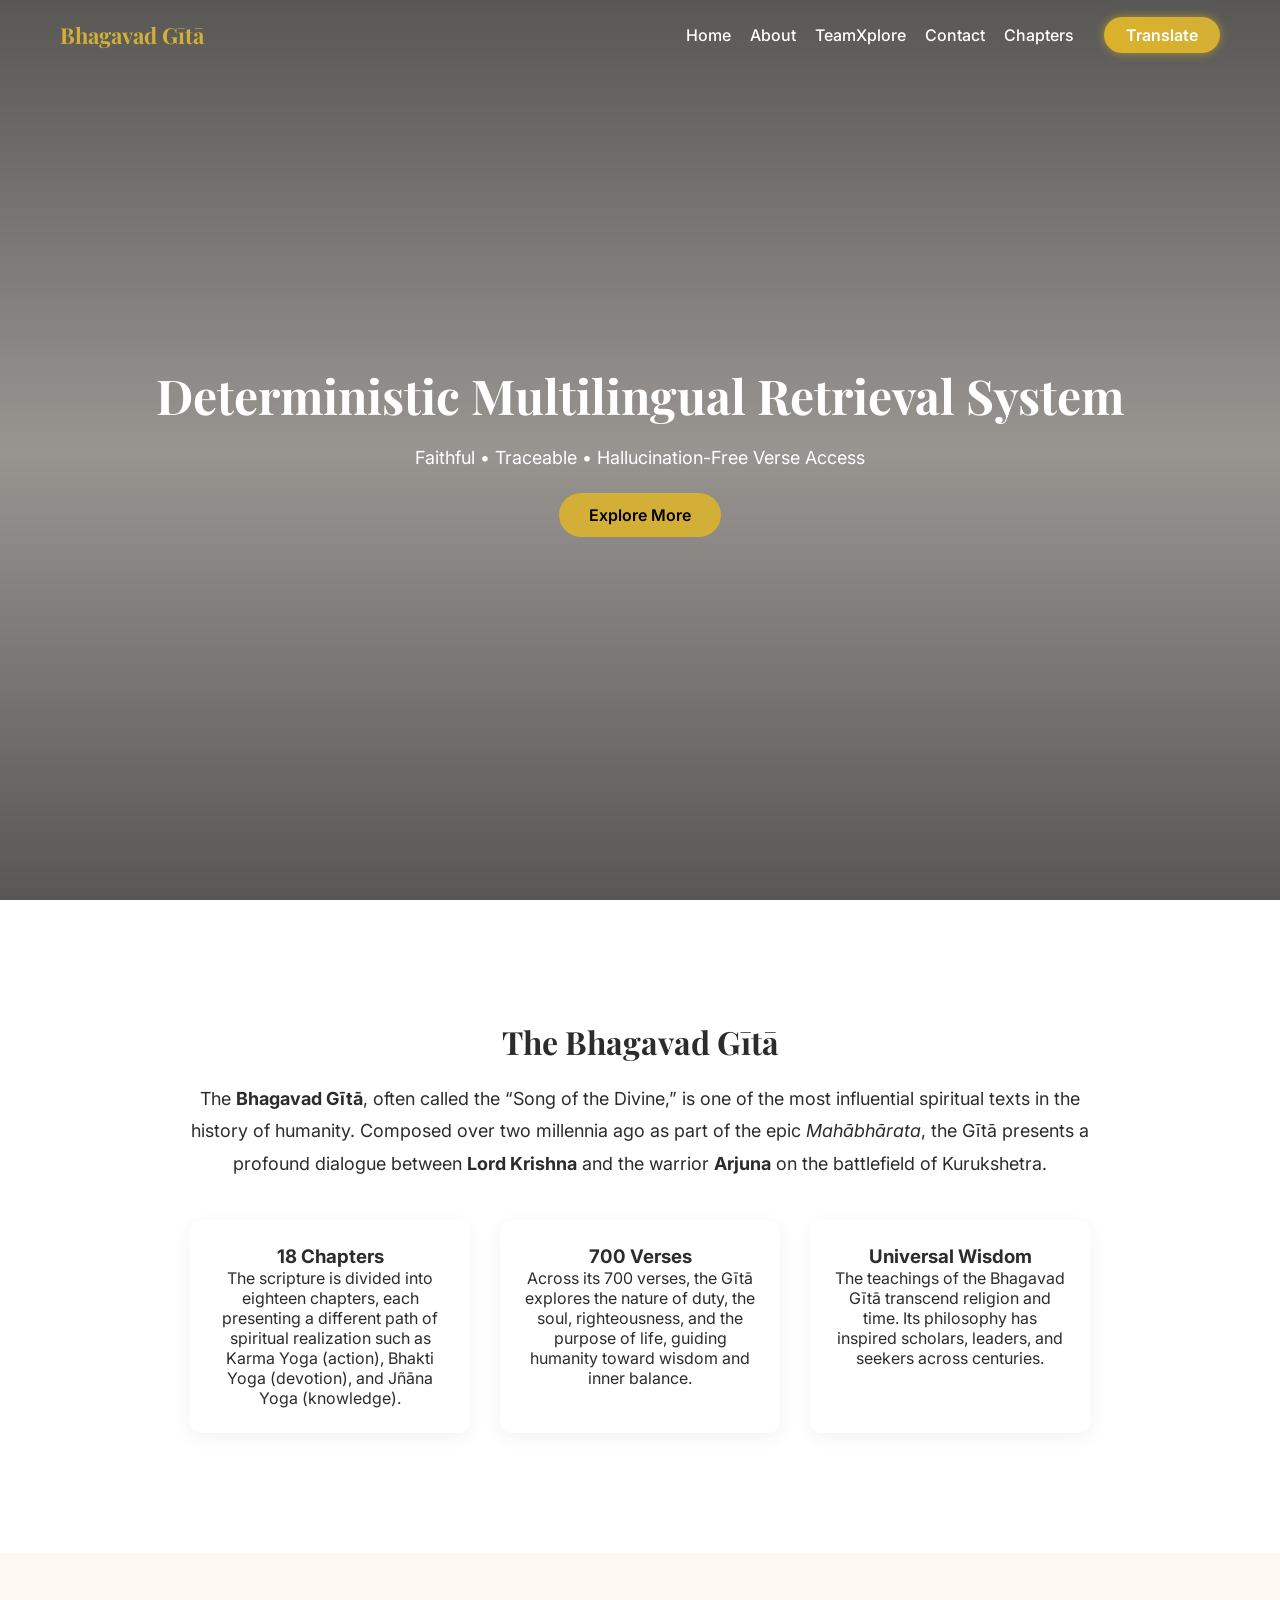
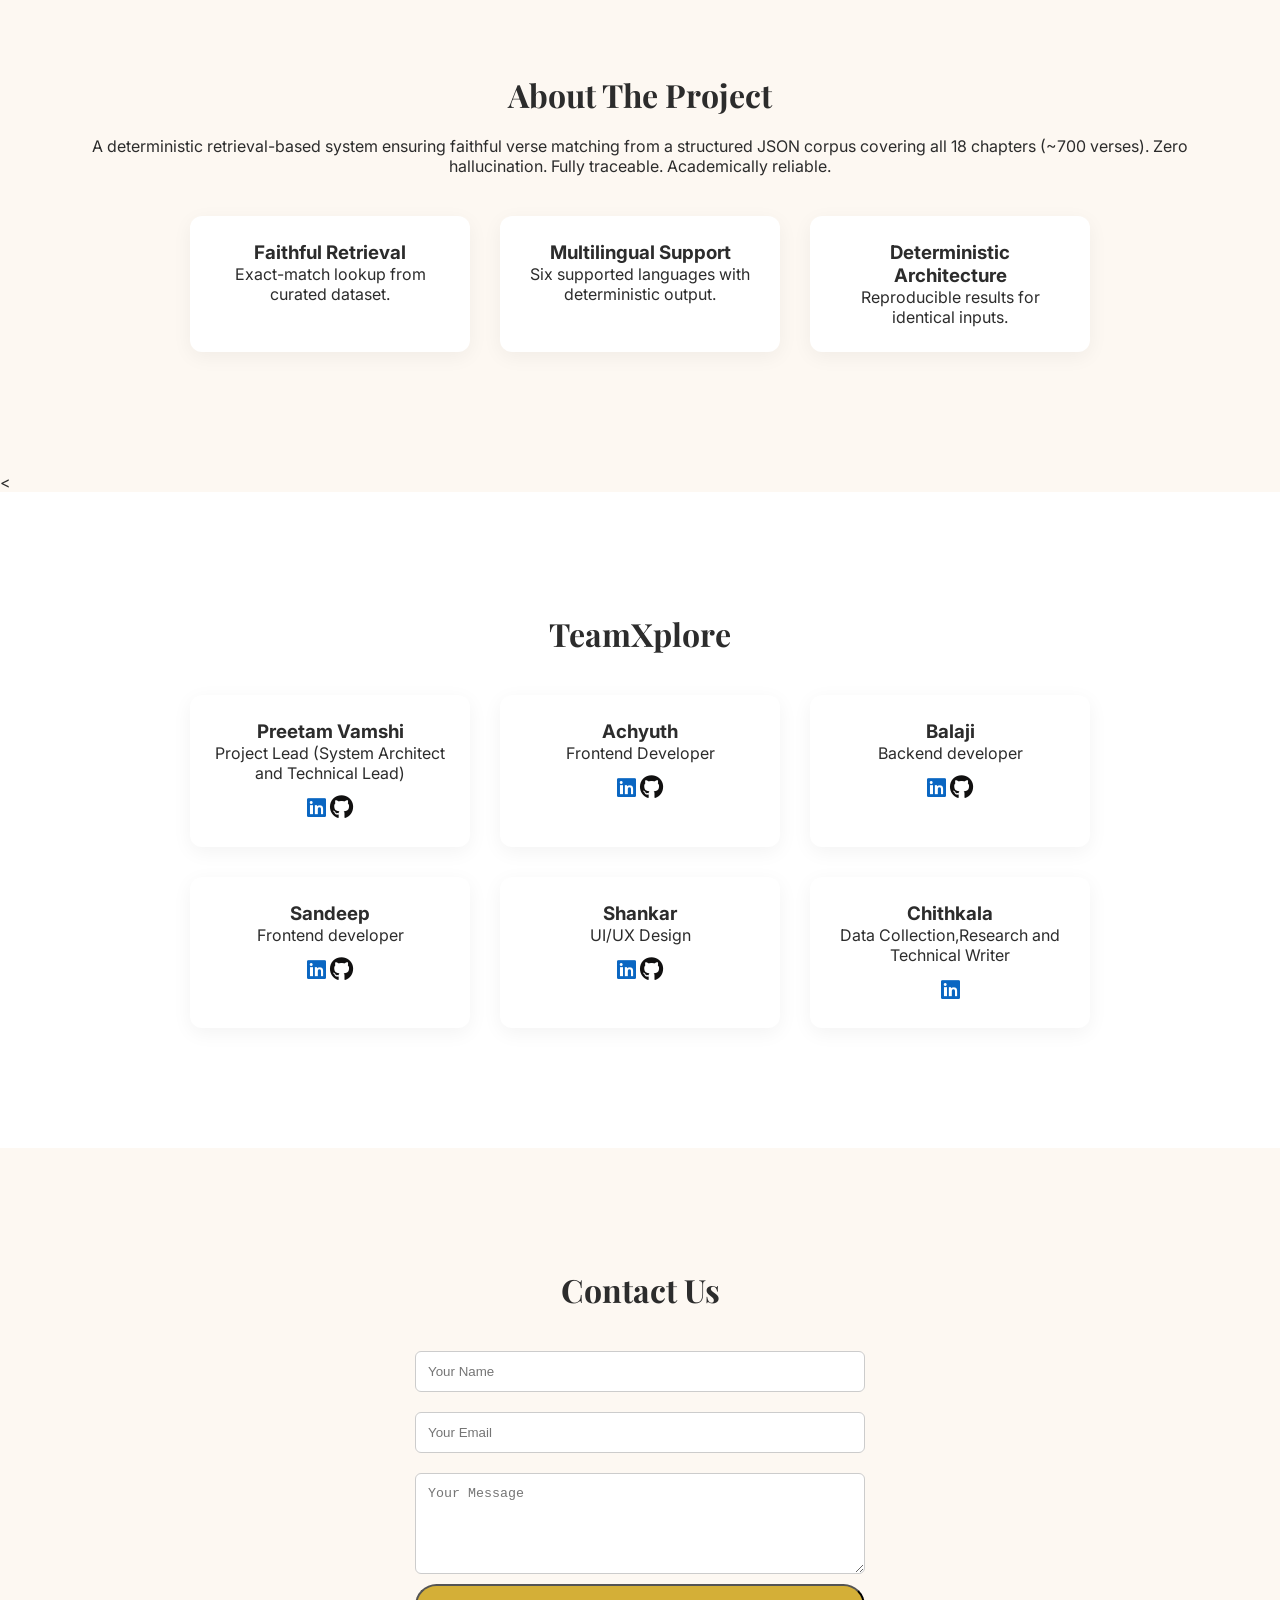
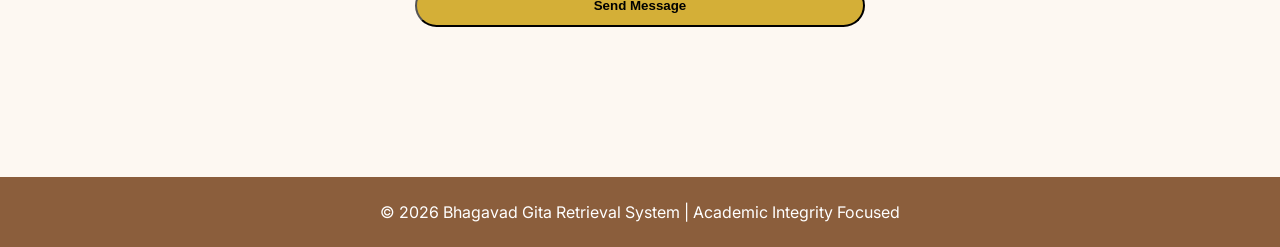
==== frontend/Dashboard/index.html @ 746ab962 "Initial commit: Bhagavad Gita translation project with frontend and backend" ====
<!DOCTYPE html>
<html lang="en">
<head>
  <meta charset="UTF-8">
  <title>Bhagavad Gita Retrieval System</title>
  <meta name="viewport" content="width=device-width, initial-scale=1.0">

  <!-- Fonts -->
  <link href="https://fonts.googleapis.com/css2?family=Playfair+Display:wght@600;700&family=Inter:wght@300;400;500;600&display=swap" rel="stylesheet">
  <link rel="stylesheet" href="https://cdnjs.cloudflare.com/ajax/libs/font-awesome/6.5.0/css/all.min.css">
  <link rel="stylesheet" href="style.css">
  <link rel="stylesheet" href="../shared/transitions.css">
  <link rel="stylesheet" href="../shared/mobile-responsive.css">
</head>

<body>

<!-- Page Loader -->
<div class="page-loader">
  <div class="loader-chakra"></div>
  <div class="loader-text">Loading...</div>
</div>

<!-- ================= NAVBAR ================= -->
<header class="navbar">
  <div class="container nav-content">

    <div class="logo">Bhagavad Gītā</div>

    <div class="right-section">

      <nav>
        <a href="#home">Home</a>
        <a href="#about">About</a>
        <a href="#team">TeamXplore</a>
        <a href="#contact">Contact</a>
        <a href="../Chapters/chapters.html">Chapters</a>
      </nav>
      
      <a href="../BV/translation.html" target="_self" class="glow-btn">Translate</a>

    </div>
  </div>
</header>


<!-- ================= HERO ================= -->
<section id="home" class="hero">

  <video autoplay muted loop playsinline preload="metadata" class="hero-video">
    <source src="hero.mp4" type="video/mp4">
  </video>

  <div class="hero-overlay">
    <h1>Deterministic Multilingual Retrieval System</h1>
    <p>Faithful • Traceable • Hallucination-Free Verse Access</p>
    <a href="../BV/translation.html" target="_blank" class="btn">Explore More</a>
  </div>

</section>

<!-- ================= GITA INFO ================= -->
<section class="section alt">
  <div class="container">

    <h2>The Bhagavad Gītā</h2>

    <p style="max-width:900px;margin:auto;text-align:center;font-size:18px;line-height:1.8;">
      The <strong>Bhagavad Gītā</strong>, often called the “Song of the Divine,” is one of the most influential spiritual texts in the history of humanity.  
      Composed over two millennia ago as part of the epic <em>Mahābhārata</em>, the Gītā presents a profound dialogue between 
      <strong>Lord Krishna</strong> and the warrior <strong>Arjuna</strong> on the battlefield of Kurukshetra.
    </p>

    <div class="features" style="margin-top:40px;">

      <div class="card">
        <h3>18 Chapters</h3>
        <p>
          The scripture is divided into eighteen chapters, each presenting a different path of spiritual realization such as 
          Karma Yoga (action), Bhakti Yoga (devotion), and Jñāna Yoga (knowledge).
        </p>
      </div>

      <div class="card">
        <h3>700 Verses</h3>
        <p>
          Across its 700 verses, the Gītā explores the nature of duty, the soul, righteousness, and the purpose of life,
          guiding humanity toward wisdom and inner balance.
        </p>
      </div>

      <div class="card">
        <h3>Universal Wisdom</h3>
        <p>
          The teachings of the Bhagavad Gītā transcend religion and time. 
          Its philosophy has inspired scholars, leaders, and seekers across centuries.
        </p>
      </div>

    </div>

  </div>
</section>

<!-- ================= ABOUT ================= -->
<section id="about" class="section">
  <div class="container">
    <h2>About The Project</h2>
    <p>
      A deterministic retrieval-based system ensuring faithful verse matching
      from a structured JSON corpus covering all 18 chapters (~700 verses).
      Zero hallucination. Fully traceable. Academically reliable.
    </p>

    <div class="features">
      <div class="card">
        <h3>Faithful Retrieval</h3>
        <p>Exact-match lookup from curated dataset.</p>
      </div>

      <div class="card">
        <h3>Multilingual Support</h3>
        <p>Six supported languages with deterministic output.</p>
      </div>

      <div class="card">
        <h3>Deterministic Architecture</h3>
        <p>Reproducible results for identical inputs.</p>
      </div>
    </div>
  </div>
</section>


<<!-- ================= TEAM ================= -->
<section id="team" class="section alt">
  <div class="container">
    <h2>TeamXplore</h2>

    <div class="team-grid">
      <div class="team-card">
        <h3>Preetam Vamshi</h3>
        <p>Project Lead (System Architect and Technical Lead)</p>

        <a href="https://www.linkedin.com/in/gollapalli-preetam-vamsi"
          target="_blank"
          rel="noopener noreferrer"
          class="linkedin-icon">
          <i class="fab fa-linkedin"></i>
         </a>
        <a href="https://github.com/Preetam-Vamsi-2006" target="_blank" class="github-icon">
         <i class="fab fa-github"></i>
         </a>
      </div>

      <div class="team-card">
        <h3>Achyuth</h3>
        <p>Frontend Developer</p>
           <a href="https://www.linkedin.com/in/achyuthparisha"
          target="_blank"
          rel="noopener noreferrer"

          class="linkedin-icon">
          <i class="fab fa-linkedin"></i>
         </a>
        <a href="https://github.com/Achyuth69" target="_blank" class="github-icon">
         <i class="fab fa-github"></i>
         </a>
      </div>

      <div class="team-card">
        <h3>Balaji</h3>
        <p>Backend developer</p>

          <a href="https://www.linkedin.com/in/rupaji-balaji-597aa5293/"
          target="_blank"
          rel="noopener noreferrer"

          class="linkedin-icon">
          <i class="fab fa-linkedin"></i>
         </a>
        <a href="https://github.com/RupajiBalaji" target="_blank" class="github-icon">
         <i class="fab fa-github"></i>
         </a>
      </div>
       <div class="team-card">
        <h3>Sandeep</h3>
        <p>Frontend developer</p>
           <a href="https://www.linkedin.com/in/pshalemsandeep/"
          target="_blank"
          rel="noopener noreferrer"

          class="linkedin-icon">
          <i class="fab fa-linkedin"></i>
         </a>
        <a href="https://github.com/P-Shalem-Sandeep-Babu" target="_blank" class="github-icon">
         <i class="fab fa-github"></i>
         </a>
      </div>

      <div class="team-card">
        <h3>Shankar</h3>
        <p>UI/UX Design</p>
           <a href="https://www.linkedin.com/in/ashankarsrivathsa/"
          target="_blank"
          rel="noopener noreferrer"

          class="linkedin-icon">
          <i class="fab fa-linkedin"></i>
         </a>
         <a href="https://github.com/ShankarSrivathsa" target="_blank" class="github-icon">
         <i class="fab fa-github"></i>
         </a>
      </div>
      <div class="team-card">
        <h3>Chithkala</h3>
        <p>Data Collection,Research and Technical Writer</p>
          <a href="https://www.linkedin.com/in/chithkala"
          target="_blank"
          rel="noopener noreferrer"

          class="linkedin-icon">
          <i class="fab fa-linkedin"></i>
         </a>
      </div>
    </div>
  </div>
</section>



<!-- ================= CONTACT ================= -->
<section id="contact" class="section">
  <div class="container">
    <h2>Contact Us</h2>

    <form class="contact-form"
      action="https://formsubmit.co/47bb59741f2c40a82a81f65376469da8"
      method="POST">

      <input type="text" name="name" placeholder="Your Name" required>

      <input type="email" name="email" placeholder="Your Email" required>

      <textarea name="message" rows="5" placeholder="Your Message" required></textarea>

      <button type="submit" class="btn">Send Message</button>

    </form>

  </div>
</section>





<footer class="footer">
  <p>© 2026 Bhagavad Gita Retrieval System | Academic Integrity Focused</p>
</footer>


<script>
// Optimized scroll handler with RAF
let scrollRAF;
window.addEventListener("scroll", function() {
  if (!scrollRAF) {
    scrollRAF = requestAnimationFrame(() => {
      const nav = document.querySelector(".navbar");
      if (window.scrollY > 50) {
        nav.classList.add("scrolled");
      } else {
        nav.classList.remove("scrolled");
      }
      scrollRAF = null;
    });
  }
}, { passive: true });
</script>

<script src="../shared/transitions.js"></script>
<script src="../shared/mobile-menu.js"></script>

</body>
</html>
---- frontend/Dashboard/style.css ----
/* ===== RESET ===== */
a {
  text-decoration: none;
}
* {
  margin: 0;
  padding: 0;
  box-sizing: border-box;
}

html {
  scroll-behavior: smooth;
}

body {
  font-family: 'Inter', sans-serif;
  background: #FDF8F2;
  color: #2C2C2C;
}

/* ===== CONTAINER ===== */
.container {
  max-width: 1200px;
  margin: auto;
  padding: 0 20px;
}

/* ===== NAVBAR ===== */
.navbar {
  position: fixed;
  width: 100%;
  top: 0;
  z-index: 1000;
  background: transparent;
  transition: 0.3s ease;
}

.navbar.scrolled {
  background: white;
  box-shadow: 0 2px 12px rgba(0,0,0,0.08);
}

.nav-content {
  display: flex;
  justify-content: space-between;
  align-items: center;
  height: 70px;
}

.logo {
  font-family: 'Playfair Display', serif;
  font-size: 22px;
  color: #D4AF37;
  font-weight: 700;
}

.right-section {
  display: flex;
  align-items: center;
  gap: 15px;
}

.navbar nav a {
  text-decoration: none;
  color: white;
  font-weight: 500;
  margin-right: 15px;
  transition: 0.3s;
}

.navbar.scrolled nav a {
  color: #8B5E3C;
}

.navbar nav a:hover {
  color: #D4AF37;
}

/* ===== PREMIUM BUTTONS ===== */

/* Wireshark Style Outline Button */
.outline-btn {
  padding: 8px 20px;
  border-radius: 30px;
  background: transparent;
  color: #D4AF37;
  font-weight: 500;
  cursor: pointer;
  border: 2px solid #e8bb28;
  transition: 0.3s ease;
}

.outline-btn:hover {
  background: #D4AF37;
  color: black;
  box-shadow: 0 0 15px #daaf22;
}

/* Gradient Glow Button */
.glow-btn {
  padding: 8px 22px;
  border-radius: 30px;
  border: none;
  background: linear-gradient(45deg, #dcb228, #D4AF37);
  color: white;
  font-weight: 600;
  cursor: pointer;
  transition: 0.3s ease;
  box-shadow: 0 0 10px rgba(214, 185, 35, 0.6);
}

.glow-btn:hover {
  transform: translateY(-2px);
  box-shadow: 0 0 20px rgba(237, 224, 40, 0.9);
}

/* ===== HERO ===== */
.hero {
  position: relative;
  width: 100%;
  height: 100vh;
  overflow: hidden;
}

.hero-video {
  position: fixed;
  top: 0;
  left: 0;
  width: 100vw;
  height: 100vh;
  object-fit: cover;
  z-index: -1;
}

.hero-overlay {
  position: relative;
  z-index: 2;
  height: 100vh;
  display: flex;
  flex-direction: column;
  justify-content: center;
  align-items: center;
  text-align: center;
  background: linear-gradient(
    to bottom,
    rgba(0,0,0,0.65),
    rgba(0,0,0,0.4),
    rgba(0,0,0,0.65)
  );
  color: white;
  padding: 20px;
}

.hero-overlay h1 {
  font-family: 'Playfair Display', serif;
  font-size: 48px;
  margin-bottom: 20px;
}

.hero-overlay p {
  font-size: 18px;
  margin-bottom: 25px;
}

.btn {
  display: inline-block;
  padding: 12px 30px;
  background: #D4AF37;
  color: black;
  border-radius: 30px;
  text-decoration: none;
  font-weight: 600;
  transition: 0.3s;
}

.btn:hover {
  background: #b9972e;
}

/* ===== SECTIONS ===== */
.section {
  padding: 120px 0;
  background: #FDF8F2;
  text-align: center;
}

.section h2 {
  font-family: 'Playfair Display', serif;
  margin-bottom: 20px;
  font-size: 32px;
}

.alt {
  background: white;
}

/* ===== CARDS ===== */
.features,
.team-grid {
  margin-top: 40px;
  display: flex;
  justify-content: center;
  gap: 30px;
  flex-wrap: wrap;
}

.card,
.team-card {
  background: white;
  padding: 25px;
  width: 280px;
  border-radius: 12px;
  box-shadow: 0 5px 20px rgba(0,0,0,0.05);
  transition: 0.3s;
}

.card:hover,
.team-card:hover {
  transform: translateY(-6px);
}

/* ===== CONTACT ===== */
.contact-form {
  max-width: 450px;
  margin: 30px auto;
  display: flex;
  flex-direction: column;
}

.contact-form input,
.contact-form textarea {
  margin: 10px 0;
  padding: 12px;
  border-radius: 6px;
  border: 1px solid #ccc;
}

.footer {
  text-align: center;
  padding: 25px;
  background: #8B5E3C;
  color: white;
}

/* ===== CARDS ===== */
.features,
.team-grid {
  margin-top: 40px;
  display: flex;
  justify-content: center;
  gap: 30px;
  flex-wrap: wrap;
}

.card,
.team-card {
  background: white;
  padding: 25px;
  width: 280px;
  border-radius: 12px;
  box-shadow: 0 5px 20px rgba(0,0,0,0.05);
  transition: 0.3s;
}

.card:hover,
.team-card:hover {
  transform: translateY(-6px);
}

/* ===== CONTACT ===== */
.contact-form {
  max-width: 450px;
  margin: 30px auto;
  display: flex;
  flex-direction: column;
}

.contact-form input,
.contact-form textarea {
  margin: 10px 0;
  padding: 12px;
  border-radius: 6px;
  border: 1px solid #ccc;
}

.footer {
  text-align: center;
  padding: 25px;
  background: #8B5E3C;
  color: white;
}

.linkedin-icon {
  display: inline-block;
  margin-top: 12px;
  font-size: 22px;
  color: #0A66C2;
  transition: 0.3s ease;
  z-index: 10;
  pointer-events: auto;
  position: relative;
}

.linkedin-icon:hover {
  transform: scale(1.2);
  color: #004182;
}

.github-icon {
    display: inline-block;
    margin-top: 10px;
    font-size: 24px;
    color: #111010;
    transition: 0.3s ease;
}

.github-icon:hover {
    color: #D4AF37;
    transform: scale(1.2);
}
.contact-social {
    margin-top: 20px;
    display: flex;
    justify-content: center;
    gap: 35px;
}

.contact-social a {
    font-size: 28px;
    color: #8B5E3C;
    transition: 0.3s ease;
}

.contact-social a:hover {
    color: #D4AF37;
    transform: scale(1.2);
}
---- frontend/shared/transitions.css ----
/* ================= SMOOTH PAGE TRANSITIONS ================= */

/* Page Loader Overlay */
.page-loader {
    position: fixed;
    inset: 0;
    background: linear-gradient(135deg, #050510 0%, #1a1a2e 50%, #050510 100%);
    display: flex;
    flex-direction: column;
    justify-content: center;
    align-items: center;
    z-index: 9999;
    opacity: 1;
    transition: opacity 0.5s ease-out;
    pointer-events: none;
}

.page-loader.hidden {
    opacity: 0;
}

/* Spinning Chakra Loader */
.loader-chakra {
    width: 80px;
    height: 80px;
    border: 4px solid rgba(212, 175, 55, 0.2);
    border-top: 4px solid #d4af37;
    border-radius: 50%;
    animation: spin 1s linear infinite;
    box-shadow: 0 0 30px rgba(212, 175, 55, 0.4);
}

@keyframes spin {
    0% { transform: rotate(0deg); }
    100% { transform: rotate(360deg); }
}

/* Loading Text */
.loader-text {
    margin-top: 20px;
    font-family: 'Cinzel', serif;
    font-size: 1.2rem;
    color: #d4af37;
    letter-spacing: 3px;
    animation: pulse 1.5s ease-in-out infinite;
}

@keyframes pulse {
    0%, 100% { opacity: 0.6; }
    50% { opacity: 1; }
}

/* Page Fade In Animation */
body {
    animation: pageIn 0.6s ease-out;
}

@keyframes pageIn {
    from {
        opacity: 0;
        transform: translateY(20px);
    }
    to {
        opacity: 1;
        transform: translateY(0);
    }
}

/* Page Fade Out Animation */
body.page-exit {
    animation: pageOut 0.4s ease-in forwards;
}

@keyframes pageOut {
    from {
        opacity: 1;
        transform: translateY(0);
    }
    to {
        opacity: 0;
        transform: translateY(-20px);
    }
}

/* Smooth Link Transitions */
a {
    transition: all 0.3s cubic-bezier(0.4, 0, 0.2, 1);
}

/* Button Click Effect */
button, .btn, .glow-btn {
    position: relative;
    overflow: hidden;
}

button::before, .btn::before, .glow-btn::before {
    content: '';
    position: absolute;
    top: 50%;
    left: 50%;
    width: 0;
    height: 0;
    border-radius: 50%;
    background: rgba(255, 255, 255, 0.3);
    transform: translate(-50%, -50%);
    transition: width 0.6s, height 0.6s;
}

button:active::before, .btn:active::before, .glow-btn:active::before {
    width: 300px;
    height: 300px;
}

/* Smooth Scroll Behavior */
html {
    scroll-behavior: smooth;
}

/* Content Fade In on Scroll */
.fade-in-section {
    opacity: 0;
    transform: translateY(30px);
    transition: opacity 0.8s ease-out, transform 0.8s ease-out;
}

.fade-in-section.visible {
    opacity: 1;
    transform: translateY(0);
}

/* Loading Bar */
.loading-bar {
    position: fixed;
    top: 0;
    left: 0;
    width: 0;
    height: 3px;
    background: linear-gradient(90deg, #d4af37, #f4d03f);
    z-index: 10000;
    transition: width 0.3s ease;
    box-shadow: 0 0 10px rgba(212, 175, 55, 0.8);
}

.loading-bar.active {
    animation: loadingProgress 2s ease-in-out;
}

@keyframes loadingProgress {
    0% { width: 0%; }
    50% { width: 70%; }
    100% { width: 100%; }
}
---- frontend/shared/mobile-responsive.css ----
/* ================= MOBILE RESPONSIVE STYLES ================= */

/* Hamburger Menu */
.hamburger {
    display: none;
    flex-direction: column;
    gap: 5px;
    cursor: pointer;
    padding: 8px;
    z-index: 1001;
    transition: all 0.3s ease;
}

.hamburger span {
    width: 25px;
    height: 3px;
    background: white;
    border-radius: 3px;
    transition: all 0.3s ease;
}

.navbar.scrolled .hamburger span {
    background: #8B5E3C;
}

.hamburger.active span:nth-child(1) {
    transform: rotate(45deg) translate(8px, 8px);
}

.hamburger.active span:nth-child(2) {
    opacity: 0;
}

.hamburger.active span:nth-child(3) {
    transform: rotate(-45deg) translate(7px, -7px);
}

/* Mobile Navigation */
@media (max-width: 768px) {
    .hamburger {
        display: flex;
    }

    .right-section {
        position: fixed;
        top: 70px;
        right: -100%;
        width: 280px;
        height: calc(100vh - 70px);
        background: rgba(255, 255, 255, 0.98);
        backdrop-filter: blur(10px);
        flex-direction: column;
        align-items: flex-start;
        padding: 30px 20px;
        gap: 0;
        transition: right 0.4s cubic-bezier(0.4, 0, 0.2, 1);
        box-shadow: -5px 0 20px rgba(0, 0, 0, 0.1);
        z-index: 999;
    }

    .right-section.active {
        right: 0;
    }

    .navbar nav {
        display: flex;
        flex-direction: column;
        width: 100%;
        gap: 0;
    }

    .navbar nav a {
        color: #8B5E3C !important;
        padding: 15px 20px;
        width: 100%;
        border-bottom: 1px solid rgba(139, 94, 60, 0.1);
        margin: 0 !important;
        font-size: 16px;
        transition: all 0.3s ease;
    }

    .navbar nav a:hover {
        background: rgba(212, 175, 55, 0.1);
        padding-left: 30px;
    }

    .glow-btn {
        margin-top: 20px;
        width: calc(100% - 40px);
        text-align: center;
    }

    /* Mobile Overlay */
    .mobile-overlay {
        display: none;
        position: fixed;
        inset: 0;
        background: rgba(0, 0, 0, 0.5);
        z-index: 998;
        opacity: 0;
        transition: opacity 0.3s ease;
    }

    .mobile-overlay.active {
        display: block;
        opacity: 1;
    }
}

/* Tablet Responsive */
@media (max-width: 1024px) and (min-width: 769px) {
    .container {
        padding: 0 30px;
    }

    .navbar nav a {
        margin-right: 10px;
        font-size: 14px;
    }

    .logo {
        font-size: 20px;
    }
}

/* Mobile Hero Section */
@media (max-width: 768px) {
    .hero-overlay h1 {
        font-size: 28px !important;
        padding: 0 20px;
    }

    .hero-overlay p {
        font-size: 14px !important;
        padding: 0 20px;
    }

    .section {
        padding: 60px 0 !important;
    }

    .section h2 {
        font-size: 24px !important;
    }

    .features,
    .team-grid {
        gap: 20px !important;
    }

    .card,
    .team-card {
        width: 100% !important;
        max-width: 350px;
    }
}

/* Mobile Contact Form */
@media (max-width: 768px) {
    .contact-form {
        width: 90%;
        padding: 0 20px;
    }

    .contact-form input,
    .contact-form textarea {
        font-size: 16px; /* Prevents zoom on iOS */
    }
}

/* Mobile Chapters Page */
@media (max-width: 768px) {
    .chapters-title {
        font-size: 32px !important;
        padding: 0 20px;
    }

    .chapters-subtitle {
        font-size: 16px !important;
        padding: 0 20px;
    }

    .chapters-container {
        grid-template-columns: 1fr !important;
        padding: 20px !important;
        gap: 20px !important;
    }

    .chapter-card {
        padding: 20px !important;
    }

    .chapter-number {
        font-size: 3rem !important;
        top: 10px !important;
        right: 15px !important;
    }

    .chapter-name {
        font-size: 1.2rem !important;
        padding-right: 60px;
    }

    .chapter-description {
        font-size: 0.9rem !important;
        padding-right: 60px;
    }

    /* Disable custom cursor on mobile */
    .divine-cursor {
        display: none !important;
    }
}

/* Mobile Translation Page */
@media (max-width: 768px) {
    .scroll-container {
        width: 95vw !important;
        height: 90vh !important;
        background-size: 100% 100% !important;
    }

    .scroll-content {
        width: 75% !important;
        top: 25% !important;
    }

    .form-card input,
    .form-card select {
        width: 100% !important;
        font-size: 14px !important;
        padding: 10px !important;
    }

    .translate-btn {
        font-size: 14px !important;
        padding: 10px 20px !important;
    }

    #outputText {
        font-size: 0.95rem !important;
        line-height: 1.6 !important;
        padding: 0 10px;
    }

    .audio-btn {
        font-size: 14px !important;
        padding: 8px 16px !important;
        margin-top: 20px !important;
    }

    /* Reduce chakra size on mobile */
    .chakra-layer {
        width: 150vmin !important;
        height: 150vmin !important;
    }
}

/* Touch-friendly buttons */
@media (hover: none) and (pointer: coarse) {
    button,
    .btn,
    .glow-btn,
    .audio-btn {
        min-height: 44px; /* iOS recommended touch target */
        min-width: 44px;
    }

    .navbar nav a {
        min-height: 44px;
        display: flex;
        align-items: center;
    }
}

/* Small Mobile Devices */
@media (max-width: 480px) {
    .hero-overlay h1 {
        font-size: 24px !important;
    }

    .hero-overlay p {
        font-size: 13px !important;
    }

    .btn {
        padding: 10px 20px !important;
        font-size: 14px !important;
    }

    .section h2 {
        font-size: 22px !important;
    }

    .card,
    .team-card {
        padding: 20px !important;
    }

    .chapters-title {
        font-size: 28px !important;
    }

    .chapter-number {
        font-size: 2.5rem !important;
    }
}

/* Landscape Mobile */
@media (max-width: 768px) and (orientation: landscape) {
    .hero {
        height: auto !important;
        min-height: 100vh;
    }

    .hero-overlay {
        padding: 100px 20px 50px !important;
    }

    .scroll-container {
        height: auto !important;
        min-height: 100vh;
        padding: 20px 0;
    }
}

/* Prevent horizontal scroll */
body {
    overflow-x: hidden;
    max-width: 100vw;
}

/* Improve touch scrolling */
* {
    -webkit-overflow-scrolling: touch;
}

/* Fix iOS input zoom */
@media (max-width: 768px) {
    input,
    select,
    textarea {
        font-size: 16px !important;
    }
}
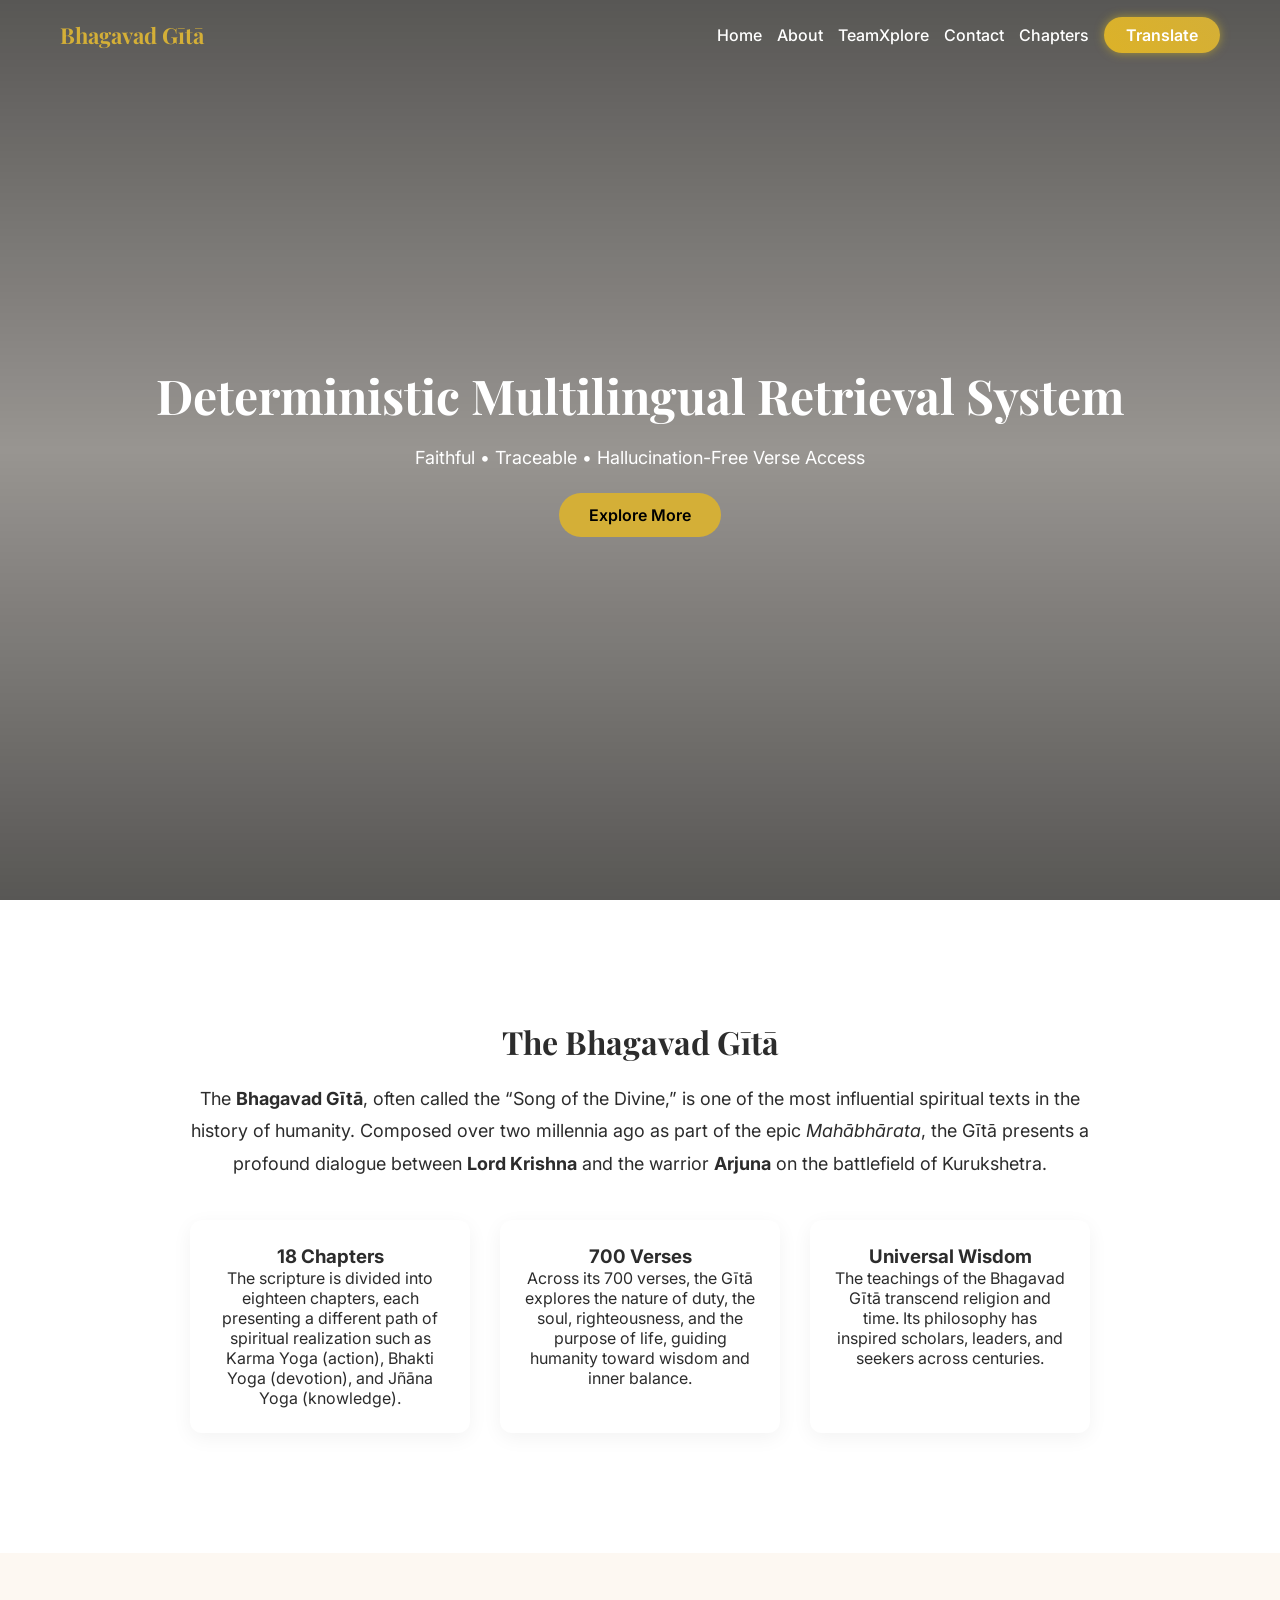
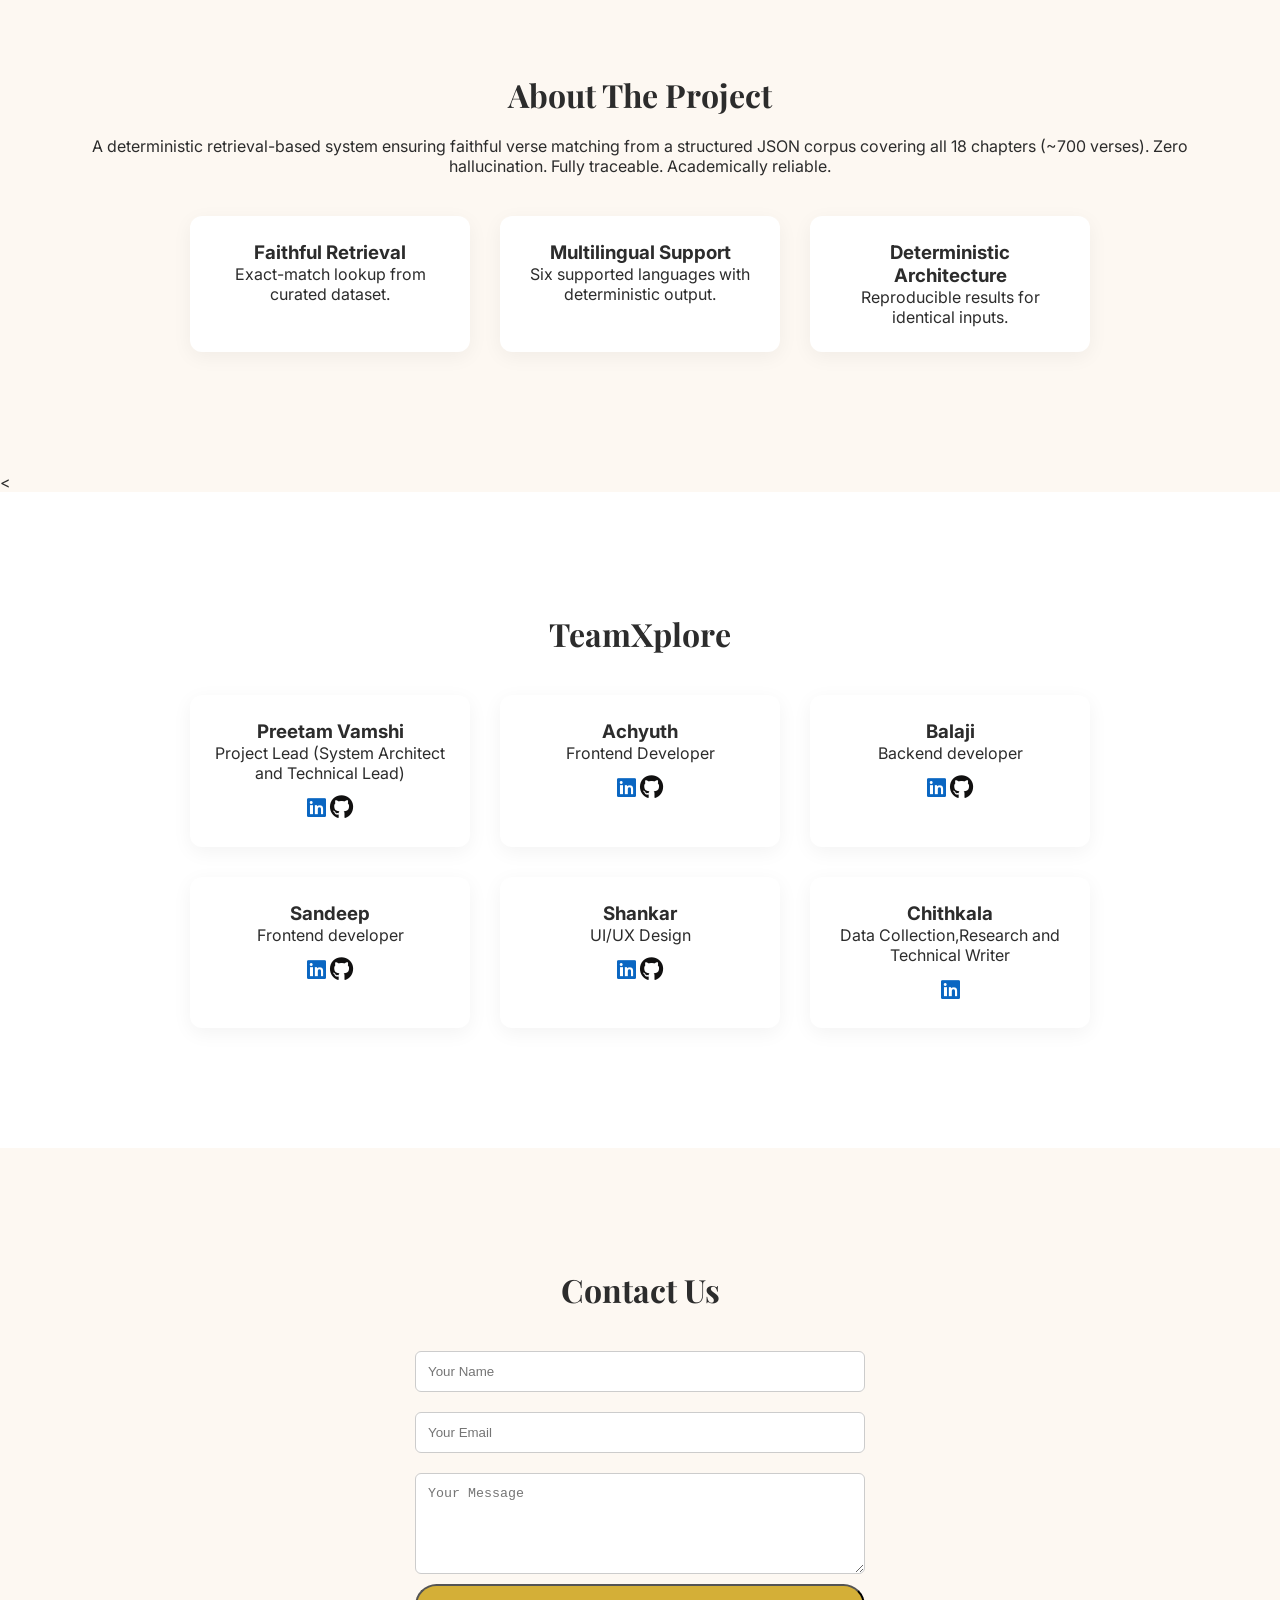
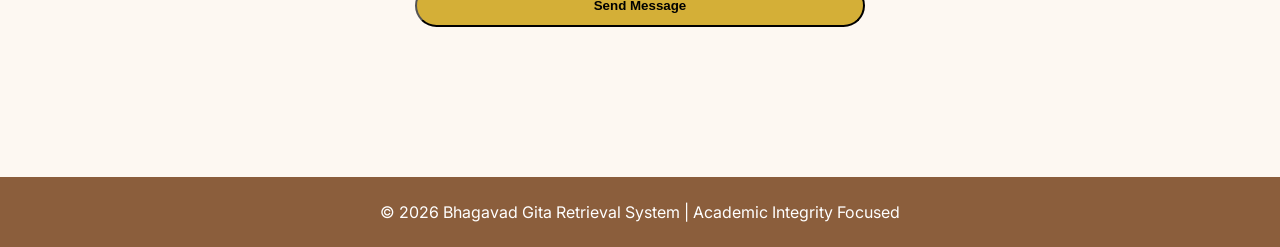
==== commit a399bf67: "PERFORMANCE: Reduce particles (20/40), smaller chakra, faster loader, GPU acceleration" ====
--- a/frontend/Dashboard/index.html
+++ b/frontend/Dashboard/index.html
@@ -9,6 +9,7 @@
   <link href="https://fonts.googleapis.com/css2?family=Playfair+Display:wght@600;700&family=Inter:wght@300;400;500;600&display=swap" rel="stylesheet">
   <link rel="stylesheet" href="https://cdnjs.cloudflare.com/ajax/libs/font-awesome/6.5.0/css/all.min.css">
   <link rel="stylesheet" href="style.css">
+  <link rel="stylesheet" href="../shared/universal-loader.css">
   <link rel="stylesheet" href="../shared/transitions.css">
   <link rel="stylesheet" href="../shared/mobile-responsive.css">
 </head>
@@ -278,6 +279,7 @@
 }, { passive: true });
 </script>
 
+<script src="../shared/universal-loader.js"></script>
 <script src="../shared/transitions.js"></script>
 <script src="../shared/mobile-menu.js"></script>
 
--- a/frontend/Dashboard/style.css
+++ b/frontend/Dashboard/style.css
@@ -52,6 +52,7 @@
   font-size: 22px;
   color: #D4AF37;
   font-weight: 700;
+  z-index: 1002;
 }
 
 .right-section {
@@ -60,12 +61,18 @@
   gap: 15px;
 }
 
+.navbar nav {
+  display: flex;
+  align-items: center;
+  gap: 15px;
+}
+
 .navbar nav a {
   text-decoration: none;
   color: white;
   font-weight: 500;
-  margin-right: 15px;
   transition: 0.3s;
+  white-space: nowrap;
 }
 
 .navbar.scrolled nav a {
--- a/frontend/shared/universal-loader.css
+++ b/frontend/shared/universal-loader.css
@@ -0,0 +1,321 @@
+/* ===== UNIVERSAL PAGE LOADER - RESPONSIVE ===== */
+
+.page-loader {
+    position: fixed;
+    top: 0;
+    left: 0;
+    width: 100%;
+    height: 100%;
+    background: linear-gradient(135deg, #0a0e27 0%, #1a1a3e 50%, #2d1b69 100%);
+    display: flex;
+    flex-direction: column;
+    justify-content: center;
+    align-items: center;
+    z-index: 9999;
+    transition: opacity 0.5s ease, visibility 0.5s ease;
+}
+
+.page-loader.hidden {
+    opacity: 0;
+    visibility: hidden;
+    pointer-events: none;
+}
+
+/* Rotating Chakra Loader */
+.loader-chakra {
+    width: 80px;
+    height: 80px;
+    border: 4px solid transparent;
+    border-top-color: #d4af37;
+    border-right-color: #d4af37;
+    border-radius: 50%;
+    animation: chakraSpin 1.2s linear infinite;
+    position: relative;
+    box-shadow: 
+        0 0 30px rgba(212, 175, 55, 0.5),
+        inset 0 0 20px rgba(212, 175, 55, 0.3);
+}
+
+.loader-chakra::before {
+    content: '';
+    position: absolute;
+    top: 50%;
+    left: 50%;
+    transform: translate(-50%, -50%);
+    width: 60px;
+    height: 60px;
+    border: 3px solid transparent;
+    border-bottom-color: #ffd700;
+    border-left-color: #ffd700;
+    border-radius: 50%;
+    animation: chakraSpin 0.8s linear infinite reverse;
+}
+
+.loader-chakra::after {
+    content: '';
+    position: absolute;
+    top: 50%;
+    left: 50%;
+    transform: translate(-50%, -50%);
+    width: 40px;
+    height: 40px;
+    border: 2px solid transparent;
+    border-top-color: #b8941f;
+    border-right-color: #b8941f;
+    border-radius: 50%;
+    animation: chakraSpin 0.6s linear infinite;
+}
+
+@keyframes chakraSpin {
+    0% {
+        transform: rotate(0deg);
+    }
+    100% {
+        transform: rotate(360deg);
+    }
+}
+
+/* Loading Text */
+.loader-text {
+    margin-top: 30px;
+    font-family: 'Cinzel', serif;
+    font-size: 1.2rem;
+    color: #d4af37;
+    letter-spacing: 3px;
+    text-transform: uppercase;
+    animation: loaderPulse 1.5s ease-in-out infinite;
+    text-shadow: 0 0 20px rgba(212, 175, 55, 0.6);
+}
+
+@keyframes loaderPulse {
+    0%, 100% {
+        opacity: 0.6;
+    }
+    50% {
+        opacity: 1;
+    }
+}
+
+/* Loading Progress Bar (Optional) */
+.loader-progress {
+    width: 200px;
+    height: 3px;
+    background: rgba(212, 175, 55, 0.2);
+    border-radius: 10px;
+    margin-top: 20px;
+    overflow: hidden;
+    position: relative;
+}
+
+.loader-progress::before {
+    content: '';
+    position: absolute;
+    top: 0;
+    left: -100%;
+    width: 100%;
+    height: 100%;
+    background: linear-gradient(90deg, transparent, #d4af37, transparent);
+    animation: loaderProgress 1.5s ease-in-out infinite;
+}
+
+@keyframes loaderProgress {
+    0% {
+        left: -100%;
+    }
+    100% {
+        left: 100%;
+    }
+}
+
+/* ===== RESPONSIVE ADJUSTMENTS ===== */
+
+/* Mobile Devices (Portrait) */
+@media (max-width: 480px) {
+    .loader-chakra {
+        width: 60px;
+        height: 60px;
+        border-width: 3px;
+    }
+    
+    .loader-chakra::before {
+        width: 45px;
+        height: 45px;
+        border-width: 2px;
+    }
+    
+    .loader-chakra::after {
+        width: 30px;
+        height: 30px;
+        border-width: 2px;
+    }
+    
+    .loader-text {
+        font-size: 0.9rem;
+        letter-spacing: 2px;
+        margin-top: 20px;
+    }
+    
+    .loader-progress {
+        width: 150px;
+        height: 2px;
+    }
+}
+
+/* Tablets (Portrait) */
+@media (min-width: 481px) and (max-width: 768px) {
+    .loader-chakra {
+        width: 70px;
+        height: 70px;
+    }
+    
+    .loader-chakra::before {
+        width: 52px;
+        height: 52px;
+    }
+    
+    .loader-chakra::after {
+        width: 35px;
+        height: 35px;
+    }
+    
+    .loader-text {
+        font-size: 1rem;
+        letter-spacing: 2.5px;
+    }
+    
+    .loader-progress {
+        width: 180px;
+    }
+}
+
+/* Tablets (Landscape) and Small Desktops */
+@media (min-width: 769px) and (max-width: 1024px) {
+    .loader-chakra {
+        width: 75px;
+        height: 75px;
+    }
+    
+    .loader-chakra::before {
+        width: 56px;
+        height: 56px;
+    }
+    
+    .loader-chakra::after {
+        width: 38px;
+        height: 38px;
+    }
+    
+    .loader-text {
+        font-size: 1.1rem;
+    }
+}
+
+/* Large Screens */
+@media (min-width: 1441px) {
+    .loader-chakra {
+        width: 100px;
+        height: 100px;
+        border-width: 5px;
+    }
+    
+    .loader-chakra::before {
+        width: 75px;
+        height: 75px;
+        border-width: 4px;
+    }
+    
+    .loader-chakra::after {
+        width: 50px;
+        height: 50px;
+        border-width: 3px;
+    }
+    
+    .loader-text {
+        font-size: 1.4rem;
+        letter-spacing: 4px;
+        margin-top: 40px;
+    }
+    
+    .loader-progress {
+        width: 250px;
+        height: 4px;
+    }
+}
+
+/* Landscape Orientation Adjustments */
+@media (max-height: 500px) and (orientation: landscape) {
+    .loader-chakra {
+        width: 50px;
+        height: 50px;
+        border-width: 2px;
+    }
+    
+    .loader-chakra::before {
+        width: 38px;
+        height: 38px;
+        border-width: 2px;
+    }
+    
+    .loader-chakra::after {
+        width: 25px;
+        height: 25px;
+        border-width: 1px;
+    }
+    
+    .loader-text {
+        font-size: 0.8rem;
+        margin-top: 15px;
+        letter-spacing: 1.5px;
+    }
+    
+    .loader-progress {
+        width: 120px;
+        height: 2px;
+        margin-top: 10px;
+    }
+}
+
+/* High DPI Displays */
+@media (-webkit-min-device-pixel-ratio: 2), (min-resolution: 192dpi) {
+    .loader-chakra {
+        box-shadow: 
+            0 0 40px rgba(212, 175, 55, 0.6),
+            inset 0 0 25px rgba(212, 175, 55, 0.4);
+    }
+    
+    .loader-text {
+        text-shadow: 0 0 25px rgba(212, 175, 55, 0.7);
+    }
+}
+
+/* Reduced Motion Preference */
+@media (prefers-reduced-motion: reduce) {
+    .loader-chakra,
+    .loader-chakra::before,
+    .loader-chakra::after {
+        animation-duration: 3s;
+    }
+    
+    .loader-text {
+        animation: none;
+        opacity: 1;
+    }
+    
+    .loader-progress::before {
+        animation-duration: 3s;
+    }
+}
+
+/* Dark Mode Support */
+@media (prefers-color-scheme: dark) {
+    .page-loader {
+        background: linear-gradient(135deg, #000000 0%, #0a0a0a 50%, #1a1a1a 100%);
+    }
+}
+
+/* Print - Hide Loader */
+@media print {
+    .page-loader {
+        display: none !important;
+    }
+}
--- a/frontend/shared/mobile-responsive.css
+++ b/frontend/shared/mobile-responsive.css
@@ -9,6 +9,8 @@
     padding: 8px;
     z-index: 1001;
     transition: all 0.3s ease;
+    background: none;
+    border: none;
 }
 
 .hamburger span {
@@ -17,6 +19,7 @@
     background: white;
     border-radius: 3px;
     transition: all 0.3s ease;
+    display: block;
 }
 
 .navbar.scrolled .hamburger span {
@@ -38,56 +41,59 @@
 /* Mobile Navigation */
 @media (max-width: 768px) {
     .hamburger {
-        display: flex;
+        display: flex !important;
+    }
+
+    .navbar nav {
+        display: flex !important;
+        flex-direction: column !important;
+        width: 100% !important;
+        gap: 0 !important;
     }
 
     .right-section {
-        position: fixed;
-        top: 70px;
-        right: -100%;
-        width: 280px;
-        height: calc(100vh - 70px);
-        background: rgba(255, 255, 255, 0.98);
-        backdrop-filter: blur(10px);
-        flex-direction: column;
-        align-items: flex-start;
-        padding: 30px 20px;
-        gap: 0;
-        transition: right 0.4s cubic-bezier(0.4, 0, 0.2, 1);
-        box-shadow: -5px 0 20px rgba(0, 0, 0, 0.1);
-        z-index: 999;
+        position: fixed !important;
+        top: 70px !important;
+        right: -100% !important;
+        width: 280px !important;
+        height: calc(100vh - 70px) !important;
+        background: rgba(255, 255, 255, 0.98) !important;
+        backdrop-filter: blur(10px) !important;
+        flex-direction: column !important;
+        align-items: flex-start !important;
+        padding: 30px 20px !important;
+        gap: 0 !important;
+        transition: right 0.4s cubic-bezier(0.4, 0, 0.2, 1) !important;
+        box-shadow: -5px 0 20px rgba(0, 0, 0, 0.1) !important;
+        z-index: 999 !important;
+        overflow-y: auto !important;
     }
 
     .right-section.active {
-        right: 0;
-    }
-
-    .navbar nav {
-        display: flex;
-        flex-direction: column;
-        width: 100%;
-        gap: 0;
+        right: 0 !important;
     }
 
     .navbar nav a {
         color: #8B5E3C !important;
-        padding: 15px 20px;
-        width: 100%;
-        border-bottom: 1px solid rgba(139, 94, 60, 0.1);
+        padding: 15px 20px !important;
+        width: 100% !important;
+        border-bottom: 1px solid rgba(139, 94, 60, 0.1) !important;
         margin: 0 !important;
-        font-size: 16px;
-        transition: all 0.3s ease;
+        font-size: 16px !important;
+        transition: all 0.3s ease !important;
+        display: block !important;
     }
 
     .navbar nav a:hover {
-        background: rgba(212, 175, 55, 0.1);
-        padding-left: 30px;
+        background: rgba(212, 175, 55, 0.1) !important;
+        padding-left: 30px !important;
     }
 
     .glow-btn {
-        margin-top: 20px;
-        width: calc(100% - 40px);
-        text-align: center;
+        margin-top: 20px !important;
+        width: calc(100% - 40px) !important;
+        text-align: center !important;
+        display: block !important;
     }
 
     /* Mobile Overlay */
@@ -102,8 +108,8 @@
     }
 
     .mobile-overlay.active {
-        display: block;
-        opacity: 1;
+        display: block !important;
+        opacity: 1 !important;
     }
 }
 
@@ -214,45 +220,125 @@
 
 /* Mobile Translation Page */
 @media (max-width: 768px) {
+    body {
+        background-attachment: scroll;
+    }
+
     .scroll-container {
         width: 95vw !important;
-        height: 90vh !important;
+        height: auto !important;
+        min-height: 95vh !important;
         background-size: 100% 100% !important;
+        padding: 40px 0 !important;
     }
 
     .scroll-content {
-        width: 75% !important;
-        top: 25% !important;
+        width: 85% !important;
+        top: 15% !important;
+        gap: 0.8rem !important;
+    }
+
+    .form-card {
+        gap: 10px !important;
     }
 
     .form-card input,
     .form-card select {
         width: 100% !important;
+        font-size: 16px !important;
+        padding: 12px 8px !important;
+    }
+
+    .translate-btn,
+    button {
         font-size: 14px !important;
-        padding: 10px !important;
-    }
-
-    .translate-btn {
+        padding: 12px 24px !important;
+        margin-top: 15px !important;
+    }
+
+    #outputText {
+        font-size: 0.95rem !important;
+        line-height: 1.7 !important;
+        padding: 0 15px !important;
+        margin-top: 15px !important;
+    }
+
+    .audio-btn {
         font-size: 14px !important;
         padding: 10px 20px !important;
-    }
-
-    #outputText {
-        font-size: 0.95rem !important;
-        line-height: 1.6 !important;
-        padding: 0 10px;
-    }
-
-    .audio-btn {
+        margin-top: 25px !important;
+        left: 0 !important;
+    }
+
+    .back-btn {
+        top: 10px !important;
+        left: 10px !important;
+        padding: 6px 12px !important;
         font-size: 14px !important;
-        padding: 8px 16px !important;
-        margin-top: 20px !important;
     }
 
     /* Reduce chakra size on mobile */
     .chakra-layer {
         width: 150vmin !important;
         height: 150vmin !important;
+    }
+
+    /* Optimize particles for mobile */
+    #dustCanvas {
+        opacity: 0.5;
+    }
+}
+
+/* Small Mobile Devices */
+@media (max-width: 480px) {
+    .scroll-container {
+        width: 98vw !important;
+        padding: 30px 0 !important;
+    }
+
+    .scroll-content {
+        width: 90% !important;
+        top: 12% !important;
+    }
+
+    #outputText {
+        font-size: 0.9rem !important;
+        line-height: 1.6 !important;
+        padding: 0 10px !important;
+    }
+
+    .form-card input,
+    .form-card select {
+        font-size: 15px !important;
+        padding: 10px 6px !important;
+    }
+
+    button {
+        font-size: 13px !important;
+        padding: 10px 20px !important;
+    }
+
+    .audio-btn {
+        font-size: 13px !important;
+        padding: 8px 16px !important;
+    }
+}
+
+/* Landscape Mobile */
+@media (max-width: 768px) and (orientation: landscape) {
+    .scroll-container {
+        height: auto !important;
+        min-height: 100vh !important;
+        padding: 20px 0 !important;
+    }
+
+    .scroll-content {
+        top: 10% !important;
+    }
+
+    #outputText {
+        max-height: 40vh;
+        overflow-y: auto;
     }
 }
 
